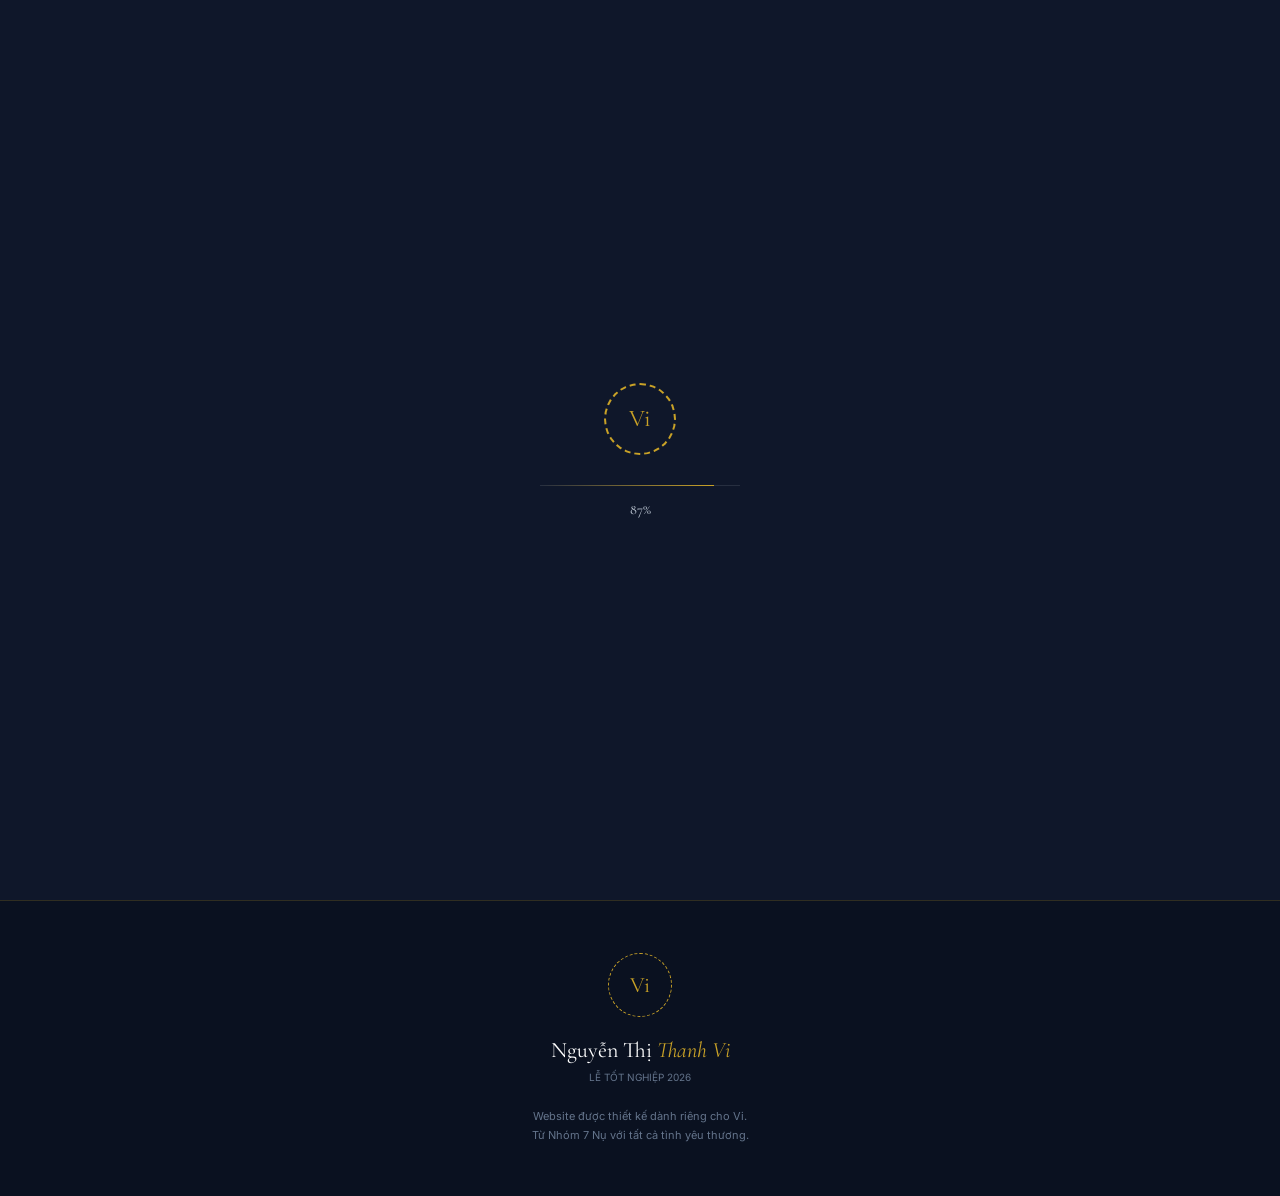
==== index.html @ c7528935 "Initial commit" ====
<!DOCTYPE html>
<html lang="vi">
<head>
  <meta charset="UTF-8" />
  <meta name="viewport" content="width=device-width, initial-scale=1.0" />
  <title>Trang chủ — Chúc Mừng Tốt Nghiệp Vi 2026</title>
  <link rel="preconnect" href="https://fonts.googleapis.com">
  <link rel="preconnect" href="https://fonts.gstatic.com" crossorigin>
  <link href="https://fonts.googleapis.com/css2?family=Cormorant+Garamond:ital,wght@0,300;0,400;0,500;0,600;0,700;1,300;1,400;1,500;1,600;1,700&family=Inter:wght@300;400;500;600&display=swap" rel="stylesheet">
  <link rel="stylesheet" href="css/style.css" />
</head>
<body>
  <div id="cursor"></div>
  <div id="cursor-ring"></div>
  <canvas id="particles-canvas"></canvas>
  <div id="scroll-bar"></div>

  <div id="loading">
    <div class="ld-seal">Vi</div>
    <div class="ld-track">
      <div class="ld-fill"></div>
    </div>
    <div class="ld-pct">0%</div>
  </div>

  <nav id="navbar">
    <a href="index.html" class="nav-brand">Thanh Vi</a>
    <div class="nav-links">
      <a href="index.html" class="nav-a">Trang chủ</a>
      <a href="quyet-dinh.html" class="nav-a">Quyết định</a>
      <a href="can-cu.html" class="nav-a">Bằng chứng</a>
      <a href="anh-tot-nghiep.html" class="nav-a">Ảnh lễ</a>
      <a href="ki-niem.html" class="nav-a">Kỷ niệm</a>
      <a href="loi-chuc.html" class="nav-a">Lời chúc</a>
      <a href="thu-gui.html" class="nav-a">Thư gửi Vi</a>
    </div>
    <div class="nav-toggle">
      <span></span>
      <span></span>
      <span></span>
    </div>
  </nav>

  <section id="hero">
    <div class="hero-wm">LEGAL</div>
    <div class="hero-left reveal">
      <div class="hero-tag">
        <span class="hero-dot"></span>
        <span class="hero-sub">Chúc Mừng Tốt Nghiệp</span>
      </div>
      <h1 class="hero-name">Nguyễn Thị<br><em>Thanh Vi</em></h1>
      <div class="hero-degree">Cử nhân Luật Kinh tế</div>
      <div class="hero-class">Lớp 2026 · Thành phố Hồ Chí Minh</div>
      <div class="hero-badge">✓ Đã hoàn thành chính thức</div>
      <p class="hero-desc">Bốn năm nỗ lực không ngừng nghỉ, vượt qua bao đêm thức trắng cùng những trang sách luật dày đặc. Hôm nay, chúng ta cùng nhìn lại hành trình đáng tự hào và ăn mừng thành quả rực rỡ của Vi.</p>
      <div class="hero-actions">
        <a href="quyet-dinh.html" class="btn btn-gold">Xem Quyết Định</a>
        <a href="loi-chuc.html" class="btn btn-outline">Lời chúc từ bạn bè</a>
      </div>
    </div>
    <div class="hero-right">
      <img src="assets/images/main/hero.jpg" alt="Thanh Vi" class="hero-img">
    </div>
  </section>

  <footer id="footer">
    <div class="footer-seal">Vi</div>
    <div class="footer-name">Nguyễn Thị <em>Thanh Vi</em></div>
    <span class="footer-sub">Lễ Tốt Nghiệp 2026</span>
    <p class="footer-note">Website được thiết kế dành riêng cho Vi.<br>Từ Nhóm 7 Nụ với tất cả tình yêu thương.</p>
  </footer>

  <script src="https://cdnjs.cloudflare.com/ajax/libs/gsap/3.12.5/gsap.min.js"></script>
  <script src="js/main.js"></script>
</body>
</html>
---- css/style.css ----
:root {
  --navy: #0F172A;
  --navy-2: #111827;
  --navy-3: #0a1120;
  --gold: #C9A227;
  --gold-l: #E2BC4A;
  --white: #FFFFFF;
  --gray: #CBD5E1;
  --gray-dim: #64748B;
  --serif: 'Cormorant Garamond', serif;
  --sans: 'Inter', sans-serif;
  --r-sm: 4px;
  --r-md: 12px;
  --r-lg: 24px;
  --ease: cubic-bezier(0.16, 1, 0.3, 1);
  --max: 1140px;
  --pad: clamp(20px, 5vw, 72px);
}

*, *::before, *::after {
  box-sizing: border-box;
  margin: 0;
  padding: 0;
}

html, body {
  overflow-x: hidden;
  -webkit-font-smoothing: antialiased;
  -moz-osx-font-smoothing: grayscale;
  background-color: var(--navy);
  color: var(--white);
  font-family: var(--sans);
}

@media (pointer: fine) {
  html, body {
    cursor: none;
  }
}

::-webkit-scrollbar {
  width: 4px;
}
::-webkit-scrollbar-track {
  background: var(--navy);
}
::-webkit-scrollbar-thumb {
  background: var(--gold);
  border-radius: 2px;
}

#cursor {
  position: fixed;
  top: 0;
  left: 0;
  width: 10px;
  height: 10px;
  background-color: var(--gold);
  border-radius: 50%;
  transform: translate(-50%, -50%);
  pointer-events: none;
  z-index: 100000;
  mix-blend-mode: exclusion;
  transition: opacity 0.3s;
}

#cursor-ring {
  position: fixed;
  top: 0;
  left: 0;
  width: 34px;
  height: 34px;
  border: 1px solid var(--gold);
  border-radius: 50%;
  transform: translate(-50%, -50%);
  pointer-events: none;
  z-index: 99999;
  transition: opacity 0.3s;
}

@media (max-width: 960px) {
  #cursor, #cursor-ring {
    display: none;
  }
  html, body {
    cursor: auto;
  }
}

#particles-canvas {
  position: fixed;
  inset: 0;
  pointer-events: none;
  z-index: 1;
  opacity: 0.45;
  width: 100%;
  height: 100%;
}

#loading {
  position: fixed;
  inset: 0;
  background-color: var(--navy);
  display: flex;
  flex-direction: column;
  justify-content: center;
  align-items: center;
  z-index: 999999;
}

.ld-seal {
  width: 72px;
  height: 72px;
  border-radius: 50%;
  border: 2px dashed var(--gold);
  display: flex;
  justify-content: center;
  align-items: center;
  font-family: var(--serif);
  font-size: 24px;
  color: var(--gold);
  margin-bottom: 30px;
  animation: sealSpin 4s linear infinite;
}

.ld-track {
  width: 200px;
  height: 1px;
  background: rgba(255, 255, 255, 0.1);
  position: relative;
  overflow: hidden;
  margin-bottom: 15px;
}

.ld-fill {
  position: absolute;
  top: 0;
  left: 0;
  height: 100%;
  width: 0%;
  background: linear-gradient(90deg, transparent, var(--gold));
  transition: width 0.2s;
}

.ld-pct {
  font-family: var(--serif);
  color: var(--gray);
  font-size: 14px;
}

@keyframes sealSpin {
  0% { transform: rotate(0deg); }
  100% { transform: rotate(360deg); }
}

#scroll-bar {
  position: fixed;
  top: 0;
  left: 0;
  height: 2px;
  width: 0%;
  background: linear-gradient(90deg, var(--gold-l), var(--gold));
  z-index: 9999;
}

#navbar {
  position: fixed;
  top: 0;
  width: 100%;
  display: flex;
  justify-content: space-between;
  align-items: center;
  padding: 20px var(--pad);
  z-index: 10000;
  transition: background-color 0.4s var(--ease), backdrop-filter 0.4s var(--ease), padding 0.4s var(--ease);
}

#navbar.scrolled {
  background-color: rgba(15, 23, 42, 0.85);
  backdrop-filter: blur(12px);
  padding: 15px var(--pad);
  border-bottom: 1px solid rgba(201, 162, 39, 0.15);
}

.nav-brand {
  font-family: var(--serif);
  font-size: 20px;
  color: var(--white);
  text-decoration: none;
  font-weight: 500;
  position: relative;
  z-index: 10001;
}

.nav-links {
  display: flex;
  gap: 28px;
}

.nav-a {
  font-size: 11px;
  text-transform: uppercase;
  letter-spacing: 0.1em;
  color: var(--white);
  text-decoration: none;
  position: relative;
  transition: color 0.3s;
}

.nav-a:hover, .nav-a.active {
  color: var(--gold);
}

.nav-a::after {
  content: '';
  position: absolute;
  bottom: -4px;
  left: 0;
  width: 0%;
  height: 1px;
  background-color: var(--gold);
  transition: width 0.3s var(--ease);
}

.nav-a:hover::after, .nav-a.active::after {
  width: 100%;
}

.nav-toggle {
  display: none;
  flex-direction: column;
  justify-content: center;
  gap: 6px;
  width: 30px;
  height: 30px;
  cursor: pointer;
  z-index: 10001;
}

.nav-toggle span {
  display: block;
  width: 100%;
  height: 2px;
  background-color: var(--white);
  transition: 0.3s;
}

@media (max-width: 960px) {
  .nav-toggle {
    display: flex;
  }
  .nav-links {
    position: fixed;
    top: 0;
    left: 0;
    width: 100%;
    height: 100vh;
    background-color: var(--navy-2);
    flex-direction: column;
    justify-content: center;
    align-items: center;
    gap: 40px;
    transform: translateY(-100%);
    transition: transform 0.5s var(--ease);
  }
  .nav-links.open {
    transform: translateY(0);
  }
}

.container {
  max-width: var(--max);
  margin: 0 auto;
  padding: 0 var(--pad);
}

.section-pad {
  padding-block: clamp(72px, 10vw, 130px);
}

.eyebrow {
  color: var(--gold);
  text-transform: uppercase;
  font-size: 10px;
  letter-spacing: 0.28em;
  display: block;
  margin-bottom: 16px;
}

.headline {
  font-family: var(--serif);
  font-size: clamp(32px, 4.5vw, 62px);
  font-weight: 300;
  line-height: 1.1;
  margin-bottom: 24px;
}

.body-text {
  font-family: var(--serif);
  font-size: clamp(15px, 1.4vw, 18px);
  color: var(--gray);
  text-align: left;
  line-height: 1.8;
}

.divider {
  width: 52px;
  height: 2px;
  background: linear-gradient(90deg, var(--gold), transparent);
  margin: 32px 0;
}

.divider-c {
  margin: 32px auto;
  background: linear-gradient(90deg, transparent, var(--gold), transparent);
}

.text-center {
  text-align: center;
}

.btn {
  display: inline-flex;
  align-items: center;
  justify-content: center;
  font-size: 11px;
  text-transform: uppercase;
  letter-spacing: 0.18em;
  padding: 16px 32px;
  border-radius: 40px;
  text-decoration: none;
  transition: all 0.3s var(--ease);
  cursor: pointer;
  position: relative;
  z-index: 10;
}

.btn-gold {
  background-color: var(--gold);
  color: var(--navy);
  font-weight: 600;
}

.btn-gold:hover {
  transform: translateY(-3px);
  box-shadow: 0 10px 20px rgba(201, 162, 39, 0.2);
  background-color: var(--gold-l);
}

.btn-outline {
  background-color: transparent;
  color: var(--gold);
  border: 1px solid var(--gold);
}

.btn-outline:hover {
  background-color: rgba(201, 162, 39, 0.1);
}

.glass {
  background: linear-gradient(135deg, rgba(255,255,255,0.03), rgba(255,255,255,0.01));
  border: 1px solid rgba(255,255,255,0.05);
  border-radius: var(--r-lg);
  position: relative;
  overflow: hidden;
  backdrop-filter: blur(10px);
}

.glass::before {
  content: '';
  position: absolute;
  top: 0;
  left: 0;
  width: 100%;
  height: 2px;
  background: linear-gradient(90deg, transparent, var(--gold), transparent);
}

.reveal {
  opacity: 0;
  transform: translateY(36px);
  transition: opacity 0.9s var(--ease), transform 0.9s var(--ease);
}

.reveal.in {
  opacity: 1;
  transform: translateY(0);
}

.reveal-delay-1 { transition-delay: 0.1s; }
.reveal-delay-2 { transition-delay: 0.2s; }
.reveal-delay-3 { transition-delay: 0.3s; }
.reveal-delay-4 { transition-delay: 0.4s; }

/* HERO */
#hero {
  min-height: 100vh;
  display: grid;
  grid-template-columns: 55fr 45fr;
  position: relative;
  overflow: hidden;
  padding-top: 80px;
}

.hero-wm {
  position: absolute;
  bottom: -8%;
  left: -3%;
  font-family: var(--serif);
  font-size: clamp(120px, 15vw, 300px);
  color: var(--gold);
  opacity: 0.025;
  white-space: nowrap;
  z-index: 0;
  font-weight: 700;
  line-height: 1;
  pointer-events: none;
}

.hero-left {
  display: flex;
  flex-direction: column;
  justify-content: center;
  padding: 60px var(--pad);
  position: relative;
  z-index: 2;
}

.hero-tag {
  display: inline-flex;
  align-items: center;
  gap: 10px;
  margin-bottom: 28px;
}

.hero-dot {
  width: 6px;
  height: 6px;
  border-radius: 50%;
  background-color: var(--gold);
  animation: pulse 2s infinite;
}

@keyframes pulse {
  0% { box-shadow: 0 0 0 0 rgba(201, 162, 39, 0.7); }
  70% { box-shadow: 0 0 0 10px rgba(201, 162, 39, 0); }
  100% { box-shadow: 0 0 0 0 rgba(201, 162, 39, 0); }
}

.hero-sub {
  font-size: 10px;
  text-transform: uppercase;
  letter-spacing: 0.3em;
  color: var(--gold);
}

.hero-name {
  font-family: var(--serif);
  font-size: clamp(38px, 6vw, 80px);
  font-weight: 300;
  line-height: 1.05;
  margin-bottom: 16px;
}

.hero-name em {
  font-style: italic;
  color: var(--gold);
}

.hero-degree {
  font-family: var(--serif);
  font-size: clamp(15px, 1.6vw, 20px);
  color: var(--gray);
  margin-bottom: 8px;
}

.hero-class {
  font-size: 10px;
  text-transform: uppercase;
  letter-spacing: 0.25em;
  color: var(--gray-dim);
  margin-bottom: 32px;
}

.hero-badge {
  display: inline-flex;
  align-items: center;
  border: 1px solid rgba(201, 162, 39, 0.3);
  padding: 8px 16px;
  border-radius: 40px;
  font-size: 9px;
  text-transform: uppercase;
  color: var(--gold);
  margin-bottom: 32px;
  align-self: flex-start;
}

.hero-desc {
  font-size: 14px;
  line-height: 1.85;
  color: var(--gray);
  max-width: 460px;
  text-align: left;
  margin-bottom: 40px;
}

.hero-actions {
  display: flex;
  gap: 14px;
  flex-wrap: wrap;
}

.hero-right {
  position: relative;
  overflow: hidden;
  min-height: 440px;
}

.hero-right::before {
  content: '';
  position: absolute;
  inset: 0;
  background: linear-gradient(to right, var(--navy), transparent 20%);
  z-index: 2;
}

.hero-img {
  width: 100%;
  height: 100%;
  object-fit: cover;
  animation: kenBurns 20s linear infinite alternate;
}

@keyframes kenBurns {
  0% { transform: scale(1); }
  100% { transform: scale(1.1); }
}

/* QUYET DINH */
#quyet-dinh {
  background-color: var(--navy-2);
}

.dec-wrap {
  display: flex;
  flex-direction: column;
  align-items: center;
}

.dec-paper {
  max-width: 740px;
  width: 100%;
  padding: clamp(28px, 4.5vw, 60px);
  box-shadow: 0 30px 60px rgba(0,0,0,0.4);
}

.dec-header {
  text-align: center;
  border-bottom: 1px solid rgba(201, 162, 39, 0.12);
  padding-bottom: 32px;
  margin-bottom: 40px;
}

.dec-title {
  font-family: var(--serif);
  font-size: clamp(17px, 2vw, 24px);
  color: var(--white);
  margin-bottom: 10px;
}

.dec-date {
  font-size: 11px;
  color: var(--gray-dim);
  letter-spacing: 0.1em;
}

.dec-subject {
  font-family: var(--serif);
  font-size: 16px;
  font-style: italic;
  color: var(--gray);
  text-align: center;
  line-height: 1.7;
  margin-bottom: 48px;
}

.dec-articles {
  display: flex;
  flex-direction: column;
  gap: 22px;
  margin-bottom: 48px;
}

.dec-art {
  display: grid;
  grid-template-columns: 44px 1fr;
  gap: 16px;
  align-items: start;
}

.dec-num {
  width: 32px;
  height: 32px;
  border-radius: 50%;
  border: 1px solid var(--gold);
  display: flex;
  justify-content: center;
  align-items: center;
  font-family: var(--serif);
  color: var(--gold);
}

.dec-art-title {
  font-family: var(--serif);
  font-size: 17px;
  font-weight: 500;
  color: var(--white);
  margin-bottom: 8px;
}

.dec-art-body {
  font-size: 13px;
  color: var(--gray);
  line-height: 1.75;
  text-align: left;
}

.dec-footer {
  display: flex;
  justify-content: space-between;
  align-items: center;
  border-top: 1px solid rgba(201, 162, 39, 0.2);
  padding-top: 40px;
}

.dec-signer-lbl {
  font-size: 9px;
  text-transform: uppercase;
  color: var(--gray-dim);
  margin-bottom: 8px;
  display: block;
}

.dec-signer-name {
  font-family: var(--serif);
  font-size: 18px;
  font-style: italic;
  color: var(--gold);
}

#stamp-zone {
  position: relative;
  display: flex;
  flex-direction: column;
  align-items: center;
}

#stamp-btn {
  width: 96px;
  height: 96px;
  border-radius: 50%;
  border: 2px solid #ef4444;
  display: flex;
  flex-direction: column;
  justify-content: center;
  align-items: center;
  cursor: pointer;
  transition: all 0.3s;
  background: transparent;
}

#stamp-btn:hover {
  box-shadow: 0 0 20px rgba(239, 68, 68, 0.4);
}

.stamp-word {
  font-family: var(--serif);
  font-size: 13px;
  font-weight: bold;
  text-transform: uppercase;
  color: #ef4444;
}

.stamp-tag {
  font-size: 7.5px;
  text-transform: uppercase;
  color: #ef4444;
  margin-top: 4px;
}

#stamp-ink {
  position: absolute;
  top: 0;
  left: 0;
  width: 100%;
  height: 100%;
  border-radius: 50%;
  background: rgba(239, 68, 68, 0.1);
  display: none; /* JS will change */
}

.stamp-hint {
  font-size: 9px;
  color: #ef4444;
  letter-spacing: 0.1em;
  margin-top: 12px;
  animation: pulse 2s infinite;
}

#approved-overlay {
  position: absolute;
  top: 50%;
  left: 50%;
  transform: translate(-50%, -50%);
  display: flex;
  justify-content: center;
  align-items: center;
  opacity: 0;
  pointer-events: none;
}

#approved-overlay span {
  font-family: var(--serif);
  font-size: 36px;
  font-weight: bold;
  color: #ef4444;
  transform: rotate(-14deg);
  border: 3px solid #ef4444;
  padding: 10px 20px;
  border-radius: 8px;
  background: rgba(255,255,255,0.9);
}

/* CAN CU */
#can-cu {
  background-color: var(--navy);
}

.stats-grid {
  display: grid;
  grid-template-columns: repeat(4, 1fr);
  gap: 20px;
  margin-top: 52px;
}

.stat-card {
  padding: 32px 22px;
  border-radius: var(--r-md);
  border: 1px solid rgba(201, 162, 39, 0.2);
  transition: transform 0.3s var(--ease), box-shadow 0.3s var(--ease);
  text-align: left;
}

.stat-card:hover {
  transform: translateY(-5px);
  box-shadow: 0 10px 30px rgba(0,0,0,0.3);
}

.stat-icon {
  font-size: 26px;
  margin-bottom: 18px;
  display: block;
}

.stat-num {
  font-family: var(--serif);
  font-size: clamp(34px, 4vw, 50px);
  color: var(--gold);
  line-height: 1;
  margin-bottom: 8px;
}

.stat-lbl {
  font-family: var(--serif);
  font-size: 17px;
  color: var(--white);
  margin-bottom: 12px;
}

.stat-desc {
  font-size: 12px;
  color: var(--gray-dim);
  line-height: 1.65;
}

/* ANH TOT NGHIEP */
#anh-tot-nghiep {
  background-color: #070e1b;
}

.grad-grid {
  display: grid;
  grid-template-columns: repeat(2, 1fr);
  gap: 28px;
  max-width: 860px;
  margin: 0 auto;
  align-items: start;
}

.grad-frame {
  position: relative;
  border-radius: var(--r-md);
  overflow: hidden;
  border: 1px solid rgba(201, 162, 39, 0.3);
  aspect-ratio: 2/3;
  transition: transform 0.4s var(--ease), box-shadow 0.4s var(--ease);
}

.grad-frame:hover {
  transform: translateY(-8px);
  box-shadow: 0 20px 40px rgba(0,0,0,0.4);
}

.grad-frame:nth-child(2) {
  margin-top: 56px;
}

.grad-frame img {
  position: absolute;
  inset: 0;
  width: 100%;
  height: 100%;
  object-fit: cover;
  object-position: top center;
}

.grad-cap {
  position: absolute;
  bottom: 0;
  left: 0;
  width: 100%;
  padding: 40px 20px 20px;
  background: linear-gradient(to top, rgba(0,0,0,0.8), transparent);
  opacity: 0;
  transform: translateY(10px);
  transition: all 0.3s var(--ease);
  display: flex;
  flex-direction: column;
  align-items: center;
}

.grad-frame:hover .grad-cap {
  opacity: 1;
  transform: translateY(0);
}

.grad-cap-name {
  font-family: var(--serif);
  font-size: 17px;
  font-style: italic;
  color: var(--white);
  margin-bottom: 4px;
}

.grad-cap-year {
  font-size: 9px;
  text-transform: uppercase;
  color: var(--gold);
  letter-spacing: 0.1em;
}

/* KI NIEM */
#ki-niem {
  background-color: var(--navy-2);
}

.masonry {
  column-count: 4;
  column-gap: 14px;
  margin-top: 48px;
}

.masonry-item {
  break-inside: avoid;
  margin-bottom: 14px;
  border-radius: var(--r-md);
  overflow: hidden;
  cursor: pointer;
  position: relative;
}

.masonry-item img {
  width: 100%;
  display: block;
  background-color: rgba(255,255,255,0.05);
  transition: transform 0.5s var(--ease);
}

.masonry-item:hover img {
  transform: scale(1.05);
}

.masonry-item::after {
  content: '';
  position: absolute;
  inset: 0;
  background: rgba(0,0,0,0.2);
  transition: background 0.3s;
  pointer-events: none;
}

.masonry-item:hover::after {
  background: rgba(0,0,0,0);
}

.exhibit-tag {
  position: absolute;
  top: 7px;
  left: 7px;
  font-size: 8px;
  text-transform: uppercase;
  color: var(--gold);
  background: rgba(0,0,0,0.7);
  padding: 4px 8px;
  border-radius: 4px;
  z-index: 2;
}

/* LOI CHUC */
#loi-chuc {
  background-color: var(--navy-3);
}

.wishes-grid {
  display: grid;
  grid-template-columns: repeat(3, 1fr);
  gap: 24px;
  margin-top: 48px;
}

.wish-card {
  padding: 28px;
  border-radius: var(--r-md);
  border: 1px solid rgba(201, 162, 39, 0.2);
  position: relative;
  text-align: left;
}

.wish-card::before {
  content: '';
  position: absolute;
  top: 0;
  left: 0;
  width: 100%;
  height: 2px;
  background: linear-gradient(90deg, transparent, var(--gold), transparent);
}

.wish-stars {
  color: var(--gold);
  font-size: 13px;
  letter-spacing: 0.1em;
  display: block;
  margin-bottom: 14px;
}

.wish-msg {
  font-family: var(--serif);
  font-size: 15px;
  font-style: italic;
  color: var(--gray);
  line-height: 1.75;
  margin-bottom: 20px;
  text-align: left;
}

.wish-from {
  font-size: 10px;
  font-weight: bold;
  text-transform: uppercase;
  color: var(--gold);
}

.wish-from::before {
  content: '— ';
}

.wish-sheet {
  font-size: 8px;
  text-transform: uppercase;
  color: var(--gray-dim);
  margin-top: 3px;
}

/* THU GUI */
#thu-gui {
  background-color: var(--navy);
}

.letter-wrap {
  max-width: 700px;
  margin: 0 auto;
}

.letter-card {
  padding: clamp(28px, 4.5vw, 56px);
  font-family: var(--serif);
  font-size: clamp(15px, 1.5vw, 18px);
  color: var(--gray);
  line-height: 1.85;
  text-align: left;
  white-space: pre-line;
}

.tw-cursor {
  display: inline-block;
  width: 2px;
  height: 1em;
  background-color: var(--gold);
  vertical-align: middle;
  animation: blink 1s step-end infinite;
  margin-left: 2px;
}

@keyframes blink {
  0%, 100% { opacity: 1; }
  50% { opacity: 0; }
}

.letter-sig {
  text-align: right;
  margin-top: 28px;
}

.letter-sig-name {
  font-family: var(--serif);
  font-size: clamp(26px, 4vw, 44px);
  font-style: italic;
  color: var(--gold);
  display: block;
}

.letter-sig-role {
  font-size: 9px;
  text-transform: uppercase;
  color: var(--gray-dim);
}

/* FOOTER */
#footer {
  background-color: var(--navy-3);
  padding: 52px var(--pad);
  border-top: 1px solid rgba(201, 162, 39, 0.2);
  text-align: center;
}

.footer-seal {
  width: 64px;
  height: 64px;
  border-radius: 50%;
  border: 1px dashed var(--gold);
  display: flex;
  justify-content: center;
  align-items: center;
  font-family: var(--serif);
  font-size: 22px;
  color: var(--gold);
  margin: 0 auto 20px;
}

.footer-name {
  font-family: var(--serif);
  font-size: 22px;
  margin-bottom: 8px;
}

.footer-name em {
  color: var(--gold);
  font-style: italic;
}

.footer-sub {
  font-size: 10px;
  text-transform: uppercase;
  color: var(--gray-dim);
  margin-bottom: 24px;
  display: block;
}

.footer-note {
  font-size: 11px;
  color: var(--gray-dim);
  line-height: 1.7;
}

/* LIGHTBOX */
#lightbox {
  position: fixed;
  inset: 0;
  z-index: 95000;
  background-color: rgba(0,0,0,0.9);
  display: flex;
  justify-content: center;
  align-items: center;
  opacity: 0;
  pointer-events: none;
  transition: opacity 0.3s;
}

#lightbox.open {
  opacity: 1;
  pointer-events: all;
}

#lightbox-img {
  max-width: 92vw;
  max-height: 88vh;
  object-fit: contain;
  border-radius: var(--r-sm);
}

#lightbox-close {
  position: absolute;
  top: 20px;
  right: 20px;
  width: 42px;
  height: 42px;
  border-radius: 50%;
  border: 1px solid var(--white);
  color: var(--white);
  display: flex;
  justify-content: center;
  align-items: center;
  cursor: pointer;
  background: transparent;
  transition: all 0.3s;
  font-size: 24px;
  line-height: 1;
}

#lightbox-close:hover {
  border-color: var(--gold);
  color: var(--gold);
}

/* RESPONSIVE */
@media (max-width: 960px) {
  #hero {
    grid-template-columns: 1fr;
    padding-top: 100px;
  }
  .hero-right {
    height: 44vh;
    min-height: auto;
    order: -1;
  }
  .hero-right::before {
    background: linear-gradient(to bottom, transparent, var(--navy));
  }
  .stats-grid {
    grid-template-columns: 1fr 1fr;
  }
  .grad-grid {
    grid-template-columns: 1fr;
  }
  .grad-frame:nth-child(2) {
    margin-top: 0;
  }
  .masonry {
    column-count: 2;
  }
  .wishes-grid {
    grid-template-columns: 1fr 1fr;
  }
}

@media (max-width: 560px) {
  .stats-grid {
    grid-template-columns: 1fr;
  }
  .masonry {
    column-count: 2;
  }
  .wishes-grid {
    grid-template-columns: 1fr;
  }
}
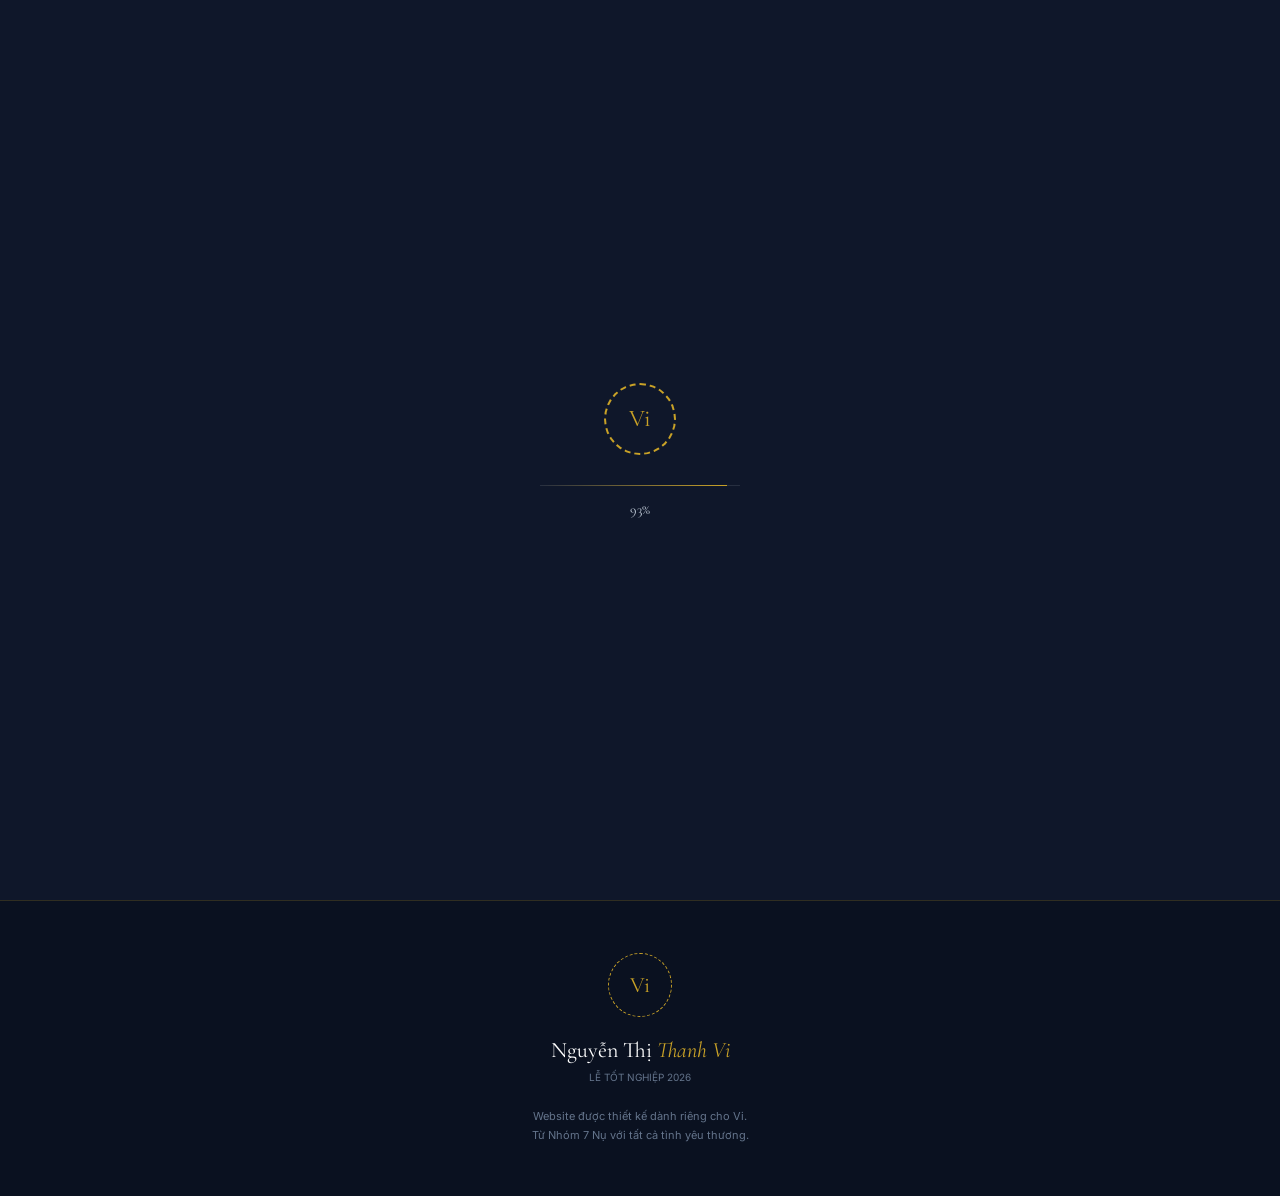
==== commit c7339c77: "Commit v1 Chỉnh sửa ngành" ====
--- a/index.html
+++ b/index.html
@@ -49,7 +49,7 @@
         <span class="hero-sub">Chúc Mừng Tốt Nghiệp</span>
       </div>
       <h1 class="hero-name">Nguyễn Thị<br><em>Thanh Vi</em></h1>
-      <div class="hero-degree">Cử nhân Luật Kinh tế</div>
+      <div class="hero-degree">Cử nhân Luật</div>
       <div class="hero-class">Lớp 2026 · Thành phố Hồ Chí Minh</div>
       <div class="hero-badge">✓ Đã hoàn thành chính thức</div>
       <p class="hero-desc">Bốn năm nỗ lực không ngừng nghỉ, vượt qua bao đêm thức trắng cùng những trang sách luật dày đặc. Hôm nay, chúng ta cùng nhìn lại hành trình đáng tự hào và ăn mừng thành quả rực rỡ của Vi.</p>
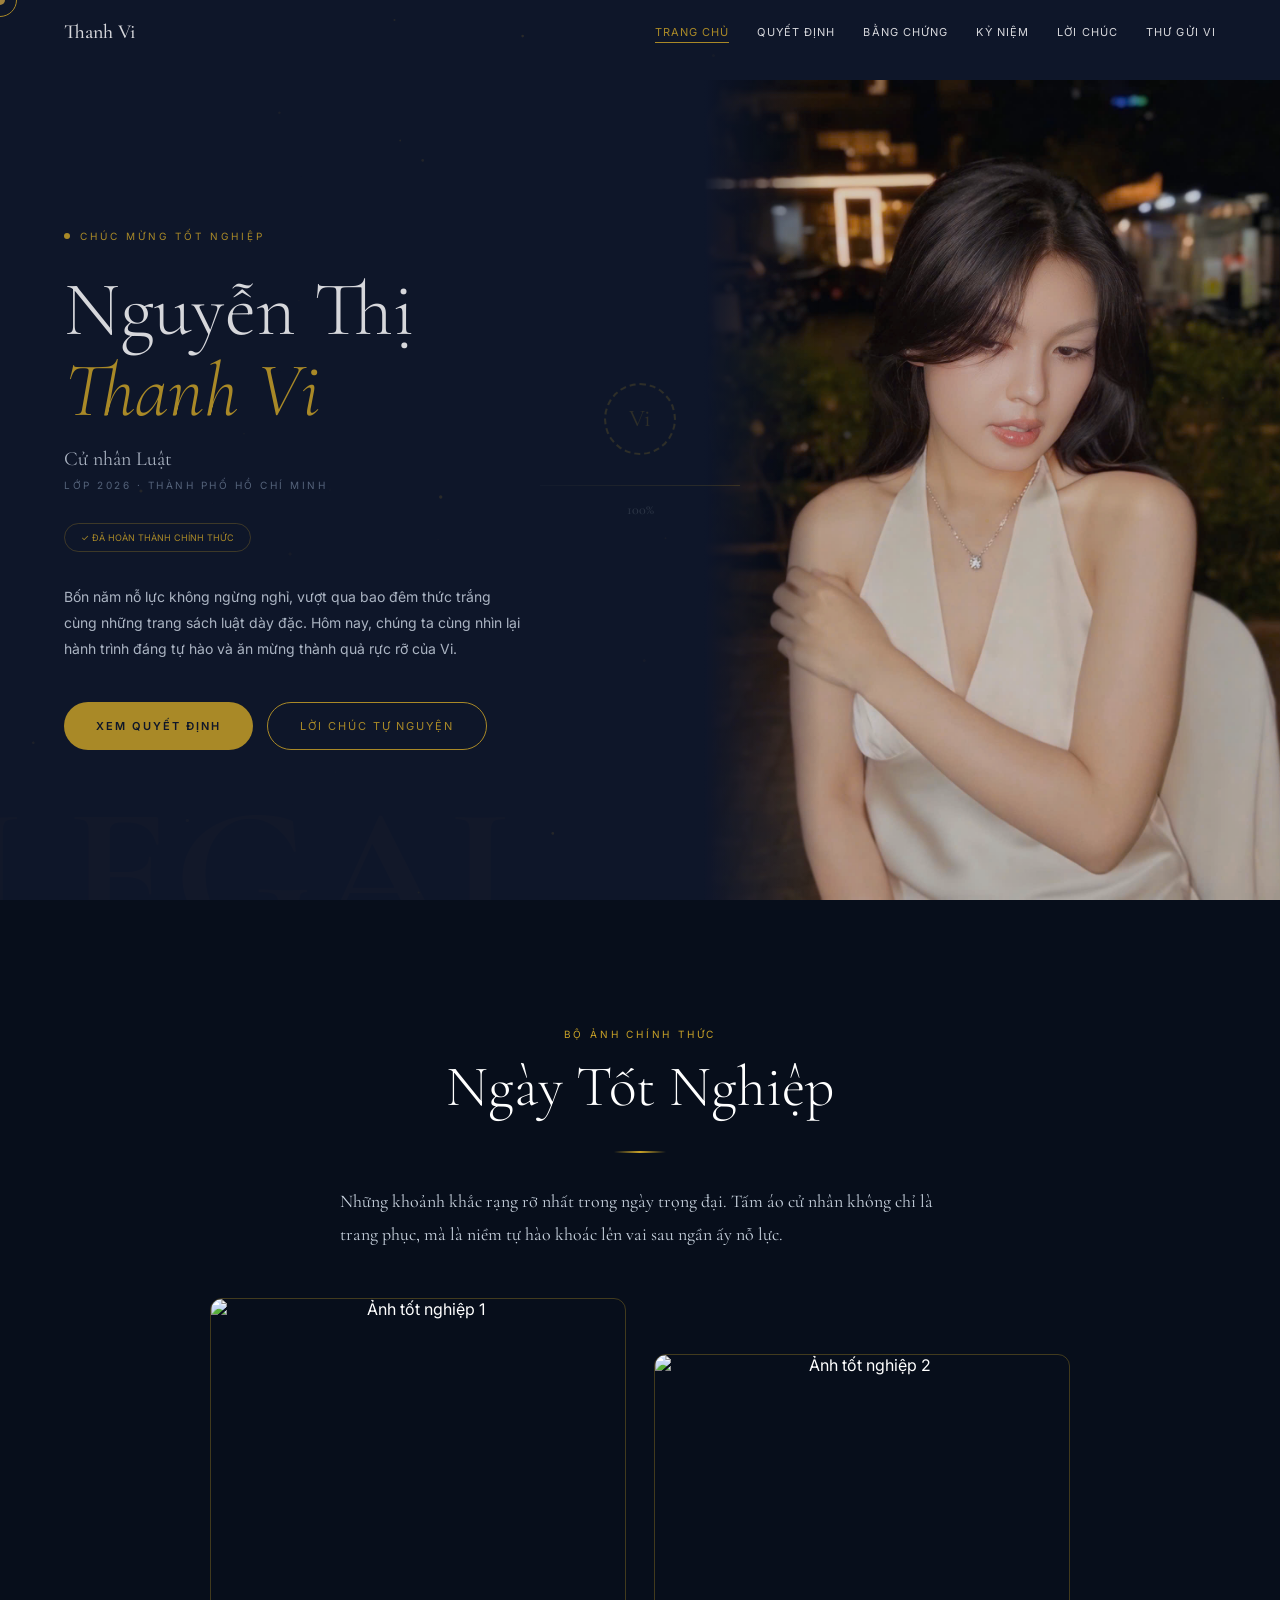
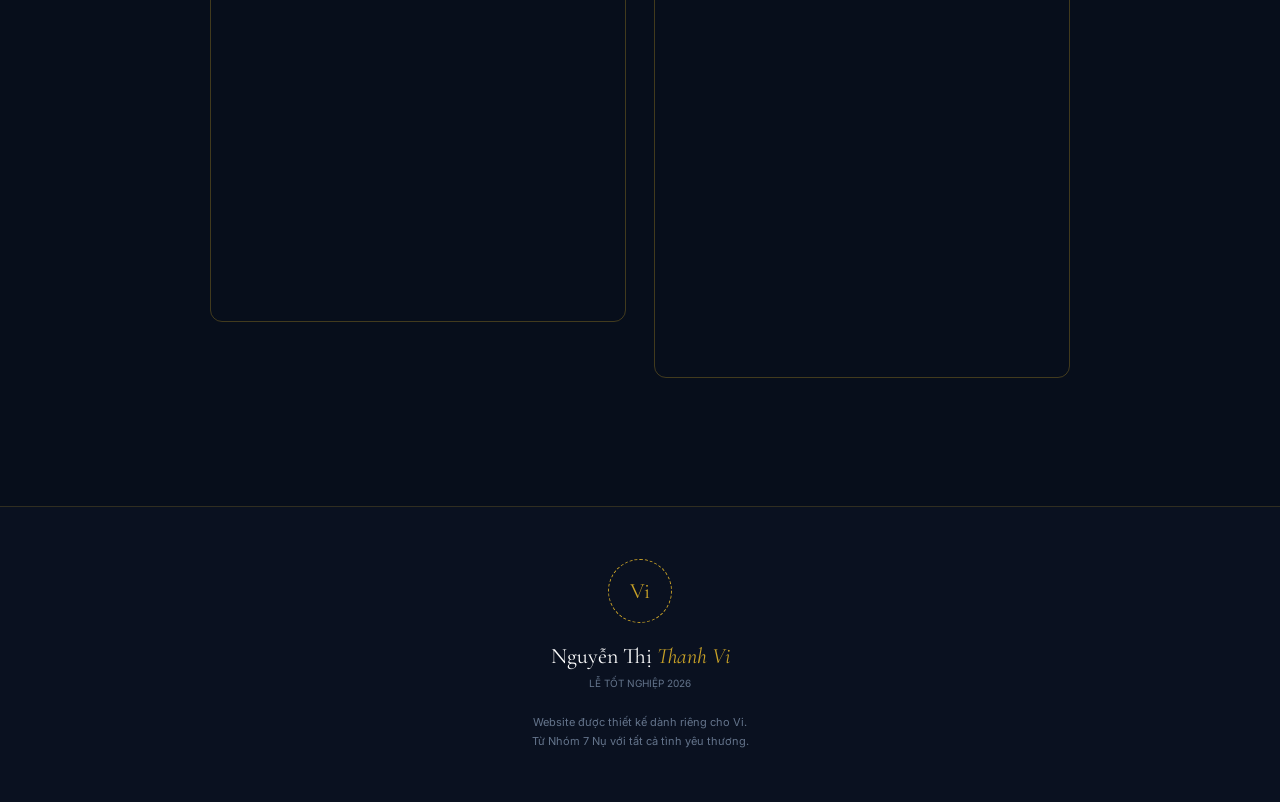
==== commit a22fa37d: "commit v2 Cho các page, session có tương tác hơn" ====
--- a/index.html
+++ b/index.html
@@ -26,10 +26,9 @@
   <nav id="navbar">
     <a href="index.html" class="nav-brand">Thanh Vi</a>
     <div class="nav-links">
-      <a href="index.html" class="nav-a">Trang chủ</a>
+      <a href="index.html" class="nav-a active">Trang chủ</a>
       <a href="quyet-dinh.html" class="nav-a">Quyết định</a>
       <a href="can-cu.html" class="nav-a">Bằng chứng</a>
-      <a href="anh-tot-nghiep.html" class="nav-a">Ảnh lễ</a>
       <a href="ki-niem.html" class="nav-a">Kỷ niệm</a>
       <a href="loi-chuc.html" class="nav-a">Lời chúc</a>
       <a href="thu-gui.html" class="nav-a">Thư gửi Vi</a>
@@ -41,6 +40,7 @@
     </div>
   </nav>
 
+  <!-- ─── SESSION 1: HERO (Bao gồm hình gốc hero.jpg) ─── -->
   <section id="hero">
     <div class="hero-wm">LEGAL</div>
     <div class="hero-left reveal">
@@ -55,11 +55,39 @@
       <p class="hero-desc">Bốn năm nỗ lực không ngừng nghỉ, vượt qua bao đêm thức trắng cùng những trang sách luật dày đặc. Hôm nay, chúng ta cùng nhìn lại hành trình đáng tự hào và ăn mừng thành quả rực rỡ của Vi.</p>
       <div class="hero-actions">
         <a href="quyet-dinh.html" class="btn btn-gold">Xem Quyết Định</a>
-        <a href="loi-chuc.html" class="btn btn-outline">Lời chúc từ bạn bè</a>
+        <a href="loi-chuc.html" class="btn btn-outline">Lời Chúc Tự Nguyện</a>
       </div>
     </div>
     <div class="hero-right">
       <img src="assets/images/main/hero.jpg" alt="Thanh Vi" class="hero-img">
+    </div>
+  </section>
+
+  <!-- ─── SESSION 2: BỘ ẢNH LỄ TỐT NGHIỆP (NGAY BÊN DƯỚI HERO) ─── -->
+  <section id="anh-tot-nghiep" class="section-pad">
+    <div class="container text-center">
+      <span class="eyebrow">Bộ ảnh chính thức</span>
+      <h1 class="headline">Ngày Tốt Nghiệp</h1>
+      <div class="divider divider-c"></div>
+      <p class="body-text" style="max-width: 600px; margin: 0 auto 48px;">Những khoảnh khắc rạng rỡ nhất trong ngày trọng đại. Tấm áo cử nhân không chỉ là trang phục, mà là niềm tự hào khoác lên vai sau ngần ấy nỗ lực.</p>
+      
+      <div class="grad-grid">
+        <div class="grad-frame reveal">
+          <img src="assets/images/main/grad1.JPG" alt="Ảnh tốt nghiệp 1">
+          <div class="grad-cap">
+            <span class="grad-cap-name">Nguyễn Thị Thanh Vi</span>
+            <span class="grad-cap-year">Cử nhân Luật 2026</span>
+          </div>
+        </div>
+        
+        <div class="grad-frame reveal reveal-delay-2">
+          <img src="assets/images/main/grad2.JPG" alt="Ảnh tốt nghiệp 2">
+          <div class="grad-cap">
+            <span class="grad-cap-name">Ngày rực rỡ</span>
+            <span class="grad-cap-year">Kỷ niệm đẹp nhất</span>
+          </div>
+        </div>
+      </div>
     </div>
   </section>
 
--- a/css/style.css
+++ b/css/style.css
@@ -547,11 +547,116 @@
   align-items: center;
 }
 
+.decree-action-bar {
+  margin-bottom: 28px;
+  display: flex;
+  justify-content: center;
+}
+
+#unroll-decree-btn {
+  padding: 12px 28px;
+  font-size: 11px;
+  box-shadow: 0 0 20px rgba(201, 162, 39, 0.25);
+  animation: pulseBtn 2.2s infinite alternate;
+}
+
+@keyframes pulseBtn {
+  0% { box-shadow: 0 0 15px rgba(201, 162, 39, 0.2); }
+  100% { box-shadow: 0 0 32px rgba(201, 162, 39, 0.55); }
+}
+
 .dec-paper {
   max-width: 740px;
   width: 100%;
   padding: clamp(28px, 4.5vw, 60px);
   box-shadow: 0 30px 60px rgba(0,0,0,0.4);
+}
+
+.scroll-decree {
+  position: relative;
+  overflow: hidden;
+  border-top: none;
+  border-bottom: none;
+  border-radius: 6px;
+  background: linear-gradient(170deg, rgba(25, 36, 60, 0.95), rgba(13, 20, 36, 0.98));
+  box-shadow: 0 30px 80px rgba(0, 0, 0, 0.65), 0 0 30px rgba(201, 162, 39, 0.1);
+  padding-top: clamp(40px, 6vw, 70px);
+  padding-bottom: clamp(40px, 6vw, 70px);
+  transition: max-height 0.8s var(--ease);
+}
+
+.scroll-decree.is-closed {
+  max-height: 70px !important;
+  padding-top: 24px;
+  padding-bottom: 24px;
+  cursor: pointer;
+}
+
+.scroll-decree.is-closed .decree-ribbon-tag {
+  margin-bottom: 0;
+}
+
+.scroll-decree.is-closed .dec-header,
+.scroll-decree.is-closed .dec-subject,
+.scroll-decree.is-closed .dec-articles,
+.scroll-decree.is-closed .dec-footer {
+  display: none !important;
+  opacity: 0;
+}
+
+.scroll-decree.is-open {
+  max-height: 2000px;
+}
+
+.scroll-rod {
+  position: absolute;
+  left: -20px;
+  right: -20px;
+  height: 18px;
+  display: flex;
+  align-items: center;
+  z-index: 10;
+  pointer-events: none;
+}
+
+.scroll-rod-top {
+  top: -9px;
+}
+
+.scroll-rod-bottom {
+  bottom: -9px;
+}
+
+.rod-bar {
+  flex-grow: 1;
+  height: 12px;
+  background: linear-gradient(180deg, #E2BC4A 0%, #9A771A 50%, #E2BC4A 100%);
+  border-radius: 4px;
+  box-shadow: 0 4px 12px rgba(0, 0, 0, 0.5), inset 0 1px 2px rgba(255, 255, 255, 0.5);
+}
+
+.rod-cap {
+  width: 22px;
+  height: 22px;
+  border-radius: 50%;
+  background: radial-gradient(circle, #FFE58F 10%, #C9A227 60%, #614800 100%);
+  box-shadow: 0 2px 8px rgba(0, 0, 0, 0.6);
+  flex-shrink: 0;
+}
+
+.decree-ribbon-tag {
+  display: block;
+  width: fit-content;
+  margin: 0 auto 28px;
+  font-size: 8.5px;
+  font-weight: 700;
+  letter-spacing: 0.24em;
+  text-transform: uppercase;
+  color: var(--gold);
+  border: 1px solid rgba(201, 162, 39, 0.35);
+  background: rgba(201, 162, 39, 0.08);
+  padding: 4px 14px;
+  border-radius: 30px;
 }
 
 .dec-header {
@@ -928,15 +1033,26 @@
   margin-top: 48px;
 }
 
-.wish-card {
-  padding: 28px;
+.legal-doc-card {
+  padding: 24px 26px;
   border-radius: var(--r-md);
-  border: 1px solid rgba(201, 162, 39, 0.2);
+  border: 1px solid rgba(201, 162, 39, 0.22);
+  background: linear-gradient(160deg, rgba(255, 255, 255, 0.04), rgba(255, 255, 255, 0.015));
   position: relative;
   text-align: left;
-}
-
-.wish-card::before {
+  display: flex;
+  flex-direction: column;
+  justify-content: space-between;
+  transition: transform 0.35s var(--ease), border-color 0.35s, box-shadow 0.35s;
+}
+
+.legal-doc-card:hover {
+  transform: translateY(-6px);
+  border-color: rgba(201, 162, 39, 0.5);
+  box-shadow: 0 16px 36px rgba(0, 0, 0, 0.45), 0 0 24px rgba(201, 162, 39, 0.12);
+}
+
+.legal-doc-card::before {
   content: '';
   position: absolute;
   top: 0;
@@ -946,12 +1062,95 @@
   background: linear-gradient(90deg, transparent, var(--gold), transparent);
 }
 
-.wish-stars {
-  color: var(--gold);
-  font-size: 13px;
-  letter-spacing: 0.1em;
-  display: block;
+.doc-header-row {
+  display: flex;
+  justify-content: space-between;
+  align-items: flex-start;
+  gap: 10px;
+  padding-bottom: 12px;
+  border-bottom: 1px dashed rgba(201, 162, 39, 0.2);
+  margin-bottom: 8px;
+}
+
+.doc-meta {
+  display: flex;
+  flex-direction: column;
+  gap: 2px;
+}
+
+.doc-id {
+  font-family: monospace, var(--sans);
+  font-size: 10px;
+  letter-spacing: 0.15em;
+  color: var(--gold);
+  opacity: 0.9;
+}
+
+.doc-type {
+  font-size: 9px;
+  font-weight: 600;
+  letter-spacing: 0.18em;
+  text-transform: uppercase;
+  color: var(--white);
+}
+
+.doc-status-badge {
+  font-size: 8px;
+  font-weight: 700;
+  letter-spacing: 0.14em;
+  text-transform: uppercase;
+  padding: 3px 8px;
+  border-radius: 3px;
+  border: 1px solid;
+  white-space: nowrap;
+}
+
+.badge-verified {
+  color: #4ADE80;
+  border-color: rgba(74, 222, 128, 0.4);
+  background: rgba(74, 222, 128, 0.08);
+}
+
+.badge-certified {
+  color: #60A5FA;
+  border-color: rgba(96, 165, 250, 0.4);
+  background: rgba(96, 165, 250, 0.08);
+}
+
+.badge-filed {
+  color: #FACC15;
+  border-color: rgba(250, 204, 21, 0.4);
+  background: rgba(250, 204, 21, 0.08);
+}
+
+.badge-notarized {
+  color: #F472B6;
+  border-color: rgba(244, 114, 182, 0.4);
+  background: rgba(244, 114, 182, 0.08);
+}
+
+.badge-admitted {
+  color: #C084FC;
+  border-color: rgba(192, 132, 252, 0.4);
+  background: rgba(192, 132, 252, 0.08);
+}
+
+.badge-authenticated {
+  color: #E2BC4A;
+  border-color: rgba(226, 188, 74, 0.4);
+  background: rgba(226, 188, 74, 0.08);
+}
+
+.doc-sub-label {
+  font-size: 10px;
+  font-style: italic;
+  color: var(--gray-dim);
   margin-bottom: 14px;
+}
+
+.doc-body-content {
+  flex-grow: 1;
+  margin-bottom: 16px;
 }
 
 .wish-msg {
@@ -960,26 +1159,299 @@
   font-style: italic;
   color: var(--gray);
   line-height: 1.75;
-  margin-bottom: 20px;
   text-align: left;
 }
 
-.wish-from {
-  font-size: 10px;
-  font-weight: bold;
-  text-transform: uppercase;
-  color: var(--gold);
-}
-
-.wish-from::before {
-  content: '— ';
-}
-
-.wish-sheet {
+.doc-footer-row {
+  display: flex;
+  justify-content: space-between;
+  align-items: flex-end;
+  padding-top: 12px;
+  border-top: 1px solid rgba(255, 255, 255, 0.06);
+}
+
+.doc-signer-info {
+  display: flex;
+  flex-direction: column;
+}
+
+.signer-title {
   font-size: 8px;
+  letter-spacing: 0.15em;
   text-transform: uppercase;
   color: var(--gray-dim);
-  margin-top: 3px;
+}
+
+.signer-name {
+  font-family: var(--serif);
+  font-size: 16px;
+  font-weight: 600;
+  color: var(--gold);
+  margin-top: 2px;
+}
+
+.doc-stamp-mini {
+  width: 38px;
+  height: 38px;
+  border-radius: 50%;
+  border: 1.5px dashed rgba(201, 162, 39, 0.35);
+  display: flex;
+  align-items: center;
+  justify-content: center;
+  transform: rotate(-12deg);
+  flex-shrink: 0;
+}
+
+.stamp-mini-text {
+  font-size: 7px;
+  font-weight: 700;
+  letter-spacing: 0.15em;
+  color: rgba(201, 162, 39, 0.65);
+}
+
+/* WISHES GAME STATUS BAR & WAX SEALS */
+.wishes-game-bar {
+  max-width: 780px;
+  margin: 0 auto 36px;
+  padding: 16px 24px;
+  border-radius: var(--r-md);
+  display: flex;
+  align-items: center;
+  justify-content: space-between;
+  gap: 18px;
+  flex-wrap: wrap;
+}
+
+.game-stat-info {
+  display: flex;
+  align-items: center;
+  gap: 8px;
+  font-size: 11px;
+}
+
+.game-stat-label {
+  color: var(--gray-dim);
+  letter-spacing: 0.15em;
+  font-weight: 600;
+}
+
+.game-stat-count {
+  color: var(--gold);
+  font-weight: 600;
+  font-family: monospace;
+}
+
+.game-progress-track {
+  flex-grow: 1;
+  min-width: 140px;
+  height: 6px;
+  background: rgba(255, 255, 255, 0.08);
+  border-radius: 4px;
+  overflow: hidden;
+}
+
+.game-progress-fill {
+  height: 100%;
+  background: linear-gradient(90deg, var(--gold), var(--gold-l));
+  border-radius: 4px;
+  transition: width 0.4s var(--ease);
+}
+
+.btn-sm {
+  padding: 8px 16px;
+  font-size: 10px;
+}
+
+.sealed-card {
+  min-height: 220px;
+  cursor: pointer;
+}
+
+.sealed-overlay {
+  position: absolute;
+  inset: 0;
+  border-radius: var(--r-md);
+  background: linear-gradient(145deg, rgba(20, 28, 48, 0.96), rgba(12, 18, 34, 0.98));
+  border: 1px solid rgba(201, 162, 39, 0.25);
+  display: flex;
+  flex-direction: column;
+  align-items: center;
+  justify-content: space-between;
+  padding: 20px;
+  z-index: 2;
+  transition: border-color 0.3s;
+}
+
+.sealed-card:hover .sealed-overlay {
+  border-color: rgba(201, 162, 39, 0.6);
+}
+
+.sealed-top-tag {
+  font-size: 8px;
+  font-weight: 700;
+  letter-spacing: 0.22em;
+  color: rgba(210, 40, 40, 0.85);
+  border: 1px solid rgba(210, 40, 40, 0.35);
+  padding: 2px 8px;
+  border-radius: 2px;
+}
+
+.wax-seal-btn {
+  width: 90px;
+  height: 90px;
+  border-radius: 50%;
+  background: radial-gradient(circle, rgba(185, 28, 28, 0.95), rgba(127, 29, 29, 0.98));
+  border: 2px solid rgba(254, 202, 202, 0.4);
+  box-shadow: 0 8px 24px rgba(185, 28, 28, 0.5), inset 0 2px 4px rgba(255, 255, 255, 0.3);
+  display: flex;
+  flex-direction: column;
+  align-items: center;
+  justify-content: center;
+  cursor: pointer;
+  transition: transform 0.25s var(--ease), box-shadow 0.25s;
+  user-select: none;
+}
+
+.sealed-card:hover .wax-seal-btn {
+  transform: scale(1.08);
+  box-shadow: 0 12px 32px rgba(185, 28, 28, 0.7), inset 0 2px 4px rgba(255, 255, 255, 0.5);
+}
+
+.wax-seal-icon {
+  font-size: 14px;
+  color: #FEF08A;
+  margin-bottom: 2px;
+}
+
+.wax-seal-text {
+  font-size: 8px;
+  font-weight: 700;
+  letter-spacing: 0.1em;
+  color: #FFFFFF;
+}
+
+.wax-seal-sub {
+  font-size: 6.5px;
+  letter-spacing: 0.12em;
+  color: #FEF08A;
+  opacity: 0.8;
+}
+
+.sealed-bottom-meta {
+  font-family: monospace;
+  font-size: 9px;
+  color: var(--gray-dim);
+  letter-spacing: 0.12em;
+}
+
+.is-unsealed {
+  cursor: pointer;
+}
+
+/* DOCUMENT INSPECT MODAL */
+.doc-modal {
+  position: fixed;
+  inset: 0;
+  background: rgba(5, 9, 18, 0.92);
+  backdrop-filter: blur(12px);
+  z-index: 99000;
+  display: flex;
+  align-items: center;
+  justify-content: center;
+  padding: 24px;
+  opacity: 0;
+  pointer-events: none;
+  transition: opacity 0.3s var(--ease);
+}
+
+.doc-modal.open {
+  opacity: 1;
+  pointer-events: all;
+}
+
+.doc-modal-content {
+  max-width: 580px;
+  width: 100%;
+  padding: 36px 40px;
+  position: relative;
+  text-align: left;
+  border: 1px solid rgba(201, 162, 39, 0.35);
+  box-shadow: 0 28px 70px rgba(0, 0, 0, 0.6);
+}
+
+.doc-modal-close {
+  position: absolute;
+  top: 18px;
+  right: 18px;
+  width: 32px;
+  height: 32px;
+  border-radius: 50%;
+  border: 1px solid rgba(255, 255, 255, 0.15);
+  color: var(--white);
+  font-size: 14px;
+  display: flex;
+  align-items: center;
+  justify-content: center;
+  cursor: pointer;
+  transition: border-color 0.2s, color 0.2s;
+  background: transparent;
+}
+
+.doc-modal-close:hover {
+  border-color: var(--gold);
+  color: var(--gold);
+}
+
+.doc-modal-header {
+  display: flex;
+  justify-content: space-between;
+  align-items: center;
+  margin-bottom: 12px;
+}
+
+.doc-type-title {
+  font-family: var(--serif);
+  font-size: 22px;
+  font-weight: 500;
+  color: var(--white);
+  letter-spacing: 0.05em;
+}
+
+.doc-modal-divider {
+  height: 1px;
+  background: linear-gradient(90deg, transparent, rgba(201, 162, 39, 0.4), transparent);
+  margin: 20px 0;
+}
+
+.doc-modal-text {
+  font-family: var(--serif);
+  font-size: 18px;
+  font-style: italic;
+  color: var(--gray);
+  line-height: 1.8;
+  margin-bottom: 24px;
+}
+
+.doc-modal-footer {
+  display: flex;
+  justify-content: space-between;
+  align-items: flex-end;
+  padding-top: 16px;
+  border-top: 1px dashed rgba(201, 162, 39, 0.2);
+}
+
+.modal-stamp-seal {
+  padding: 6px 14px;
+  border: 1.5px double rgba(201, 162, 39, 0.5);
+  border-radius: 4px;
+  transform: rotate(-4deg);
+}
+
+.modal-stamp-seal span {
+  font-size: 9px;
+  font-weight: 700;
+  letter-spacing: 0.2em;
+  color: var(--gold);
 }
 
 /* THU GUI */
